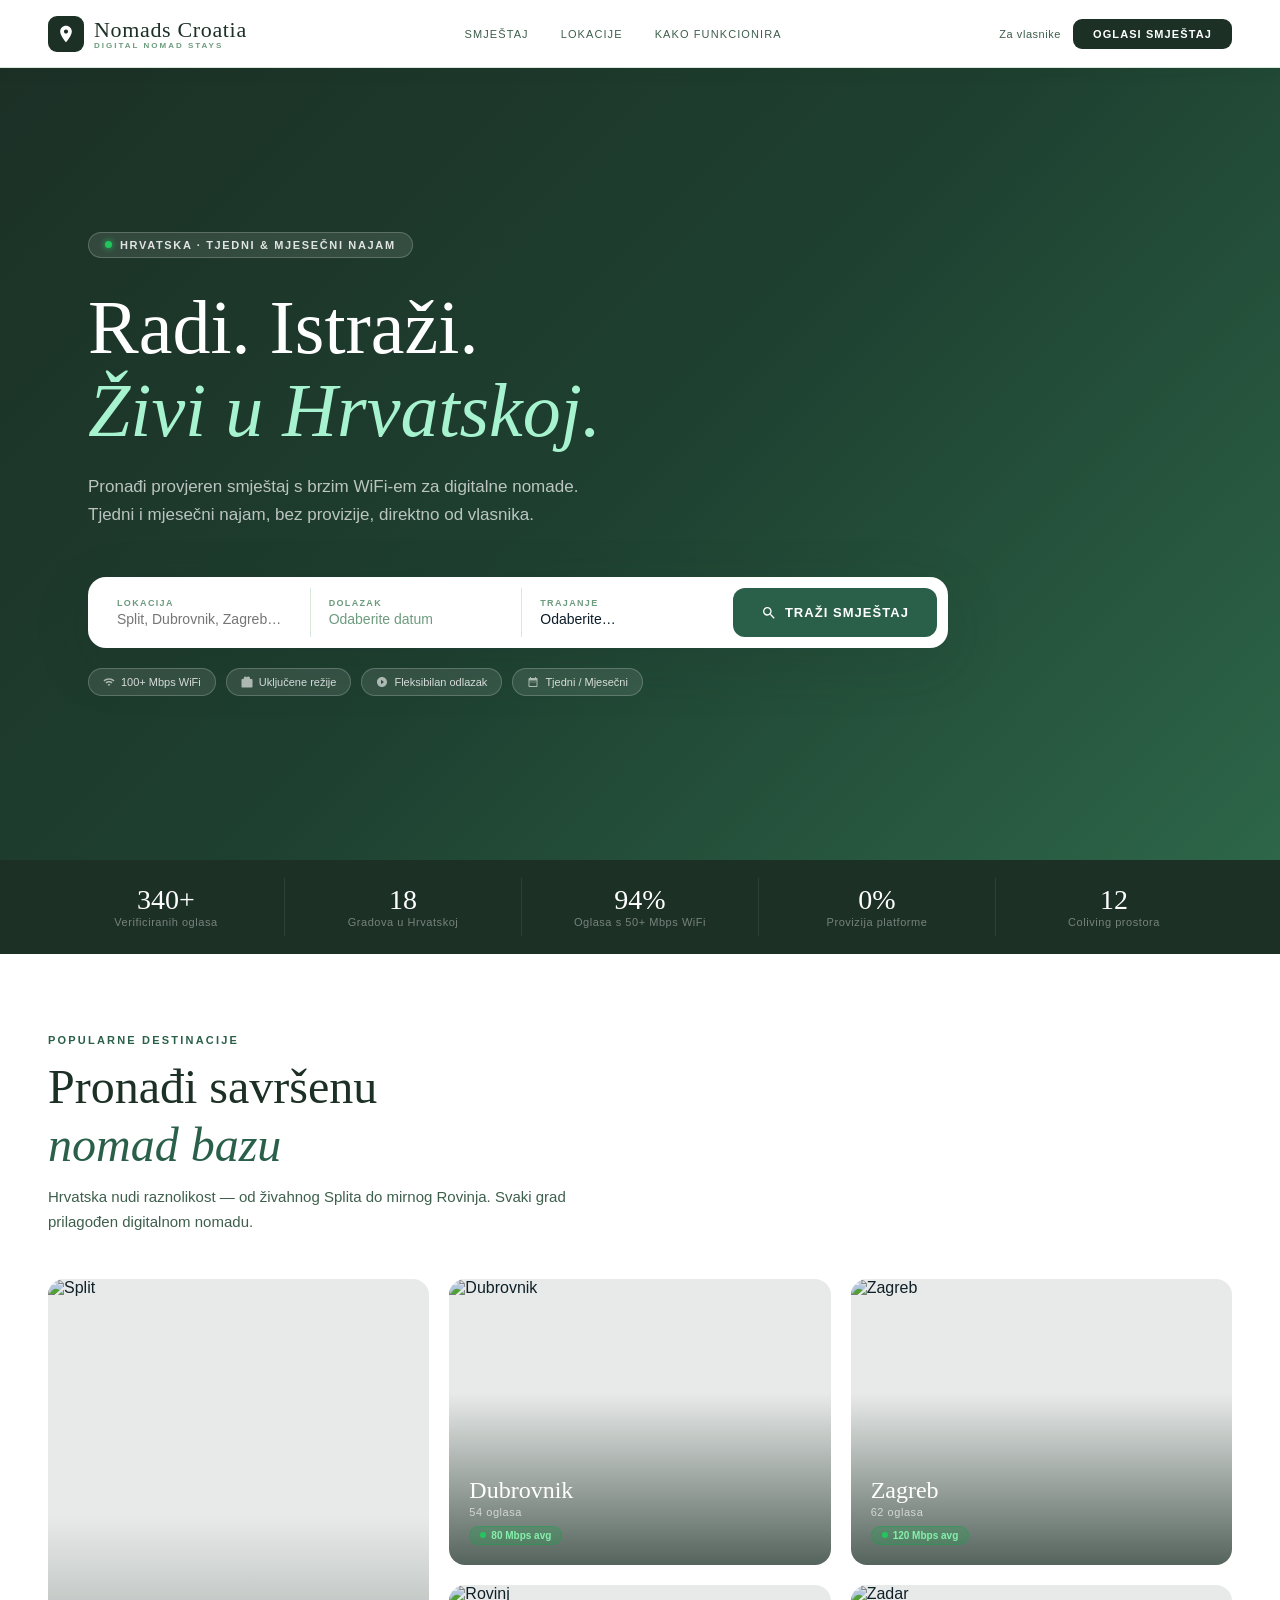
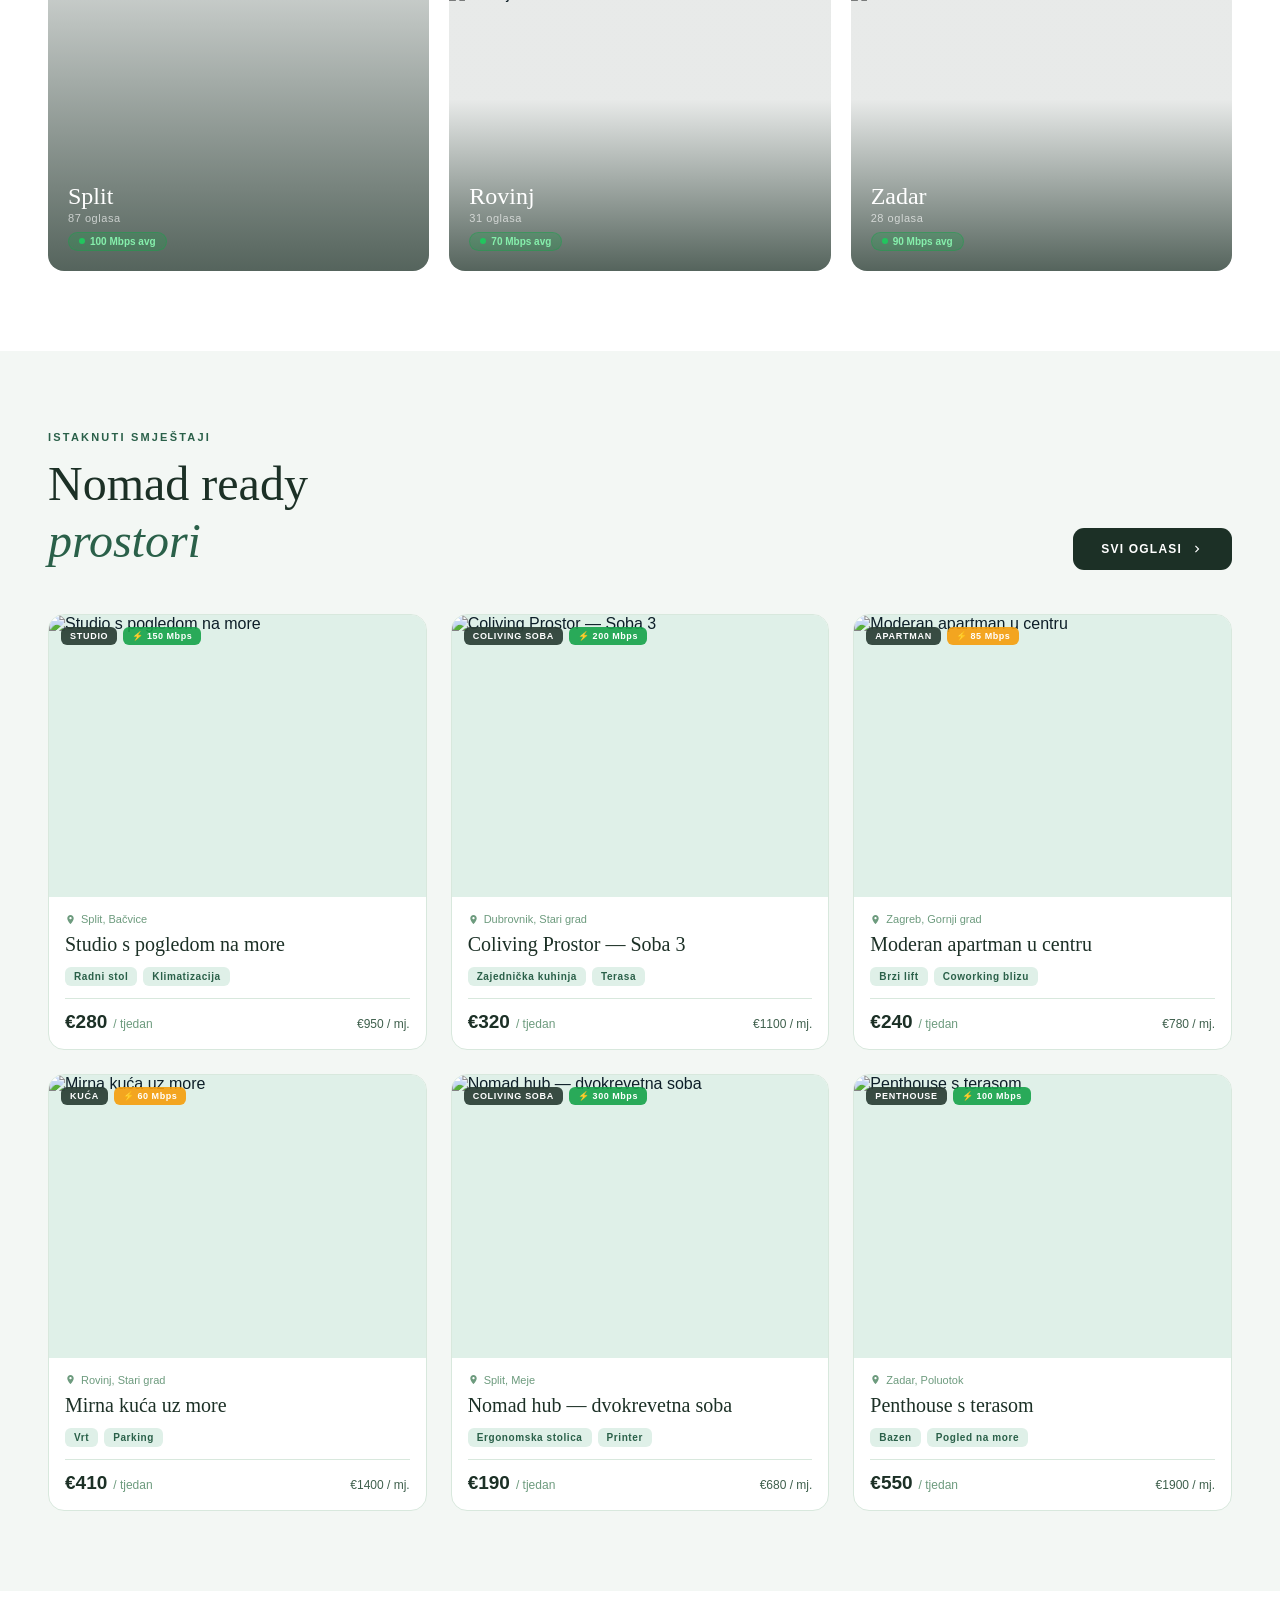
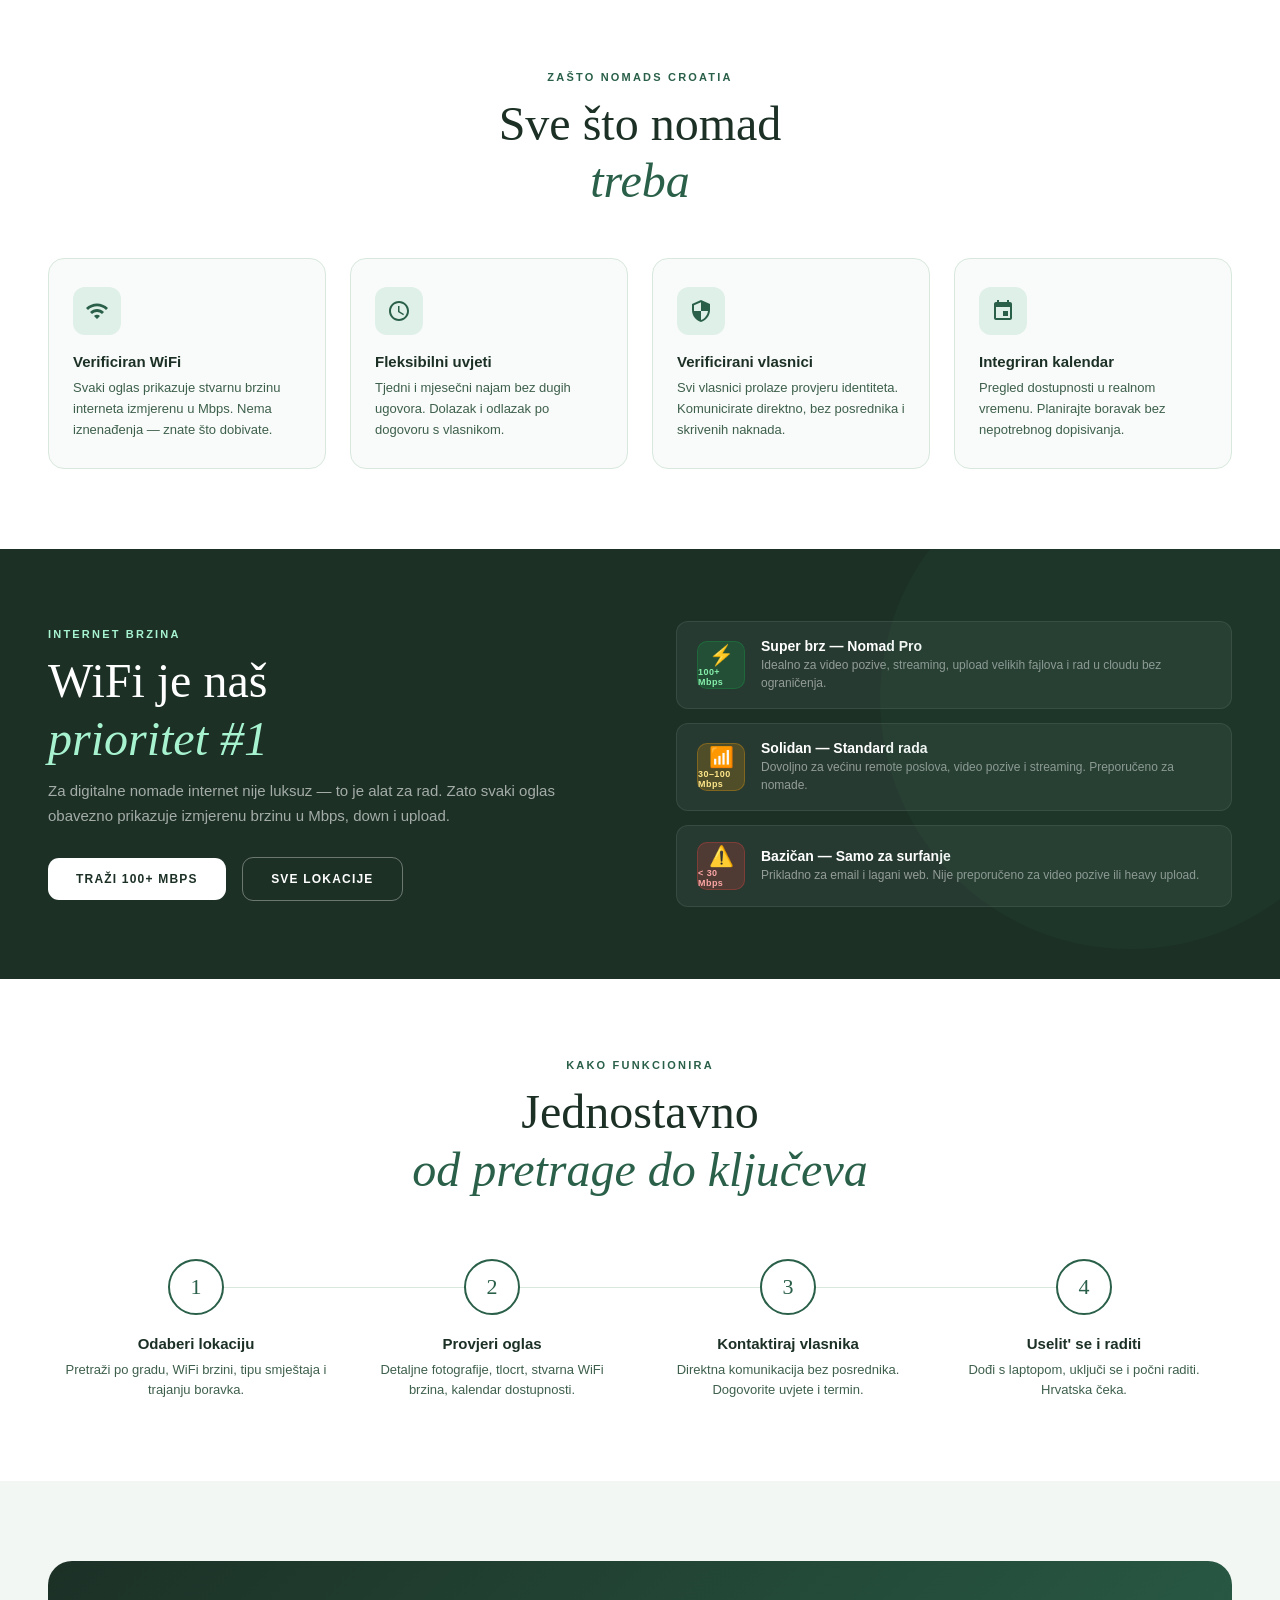
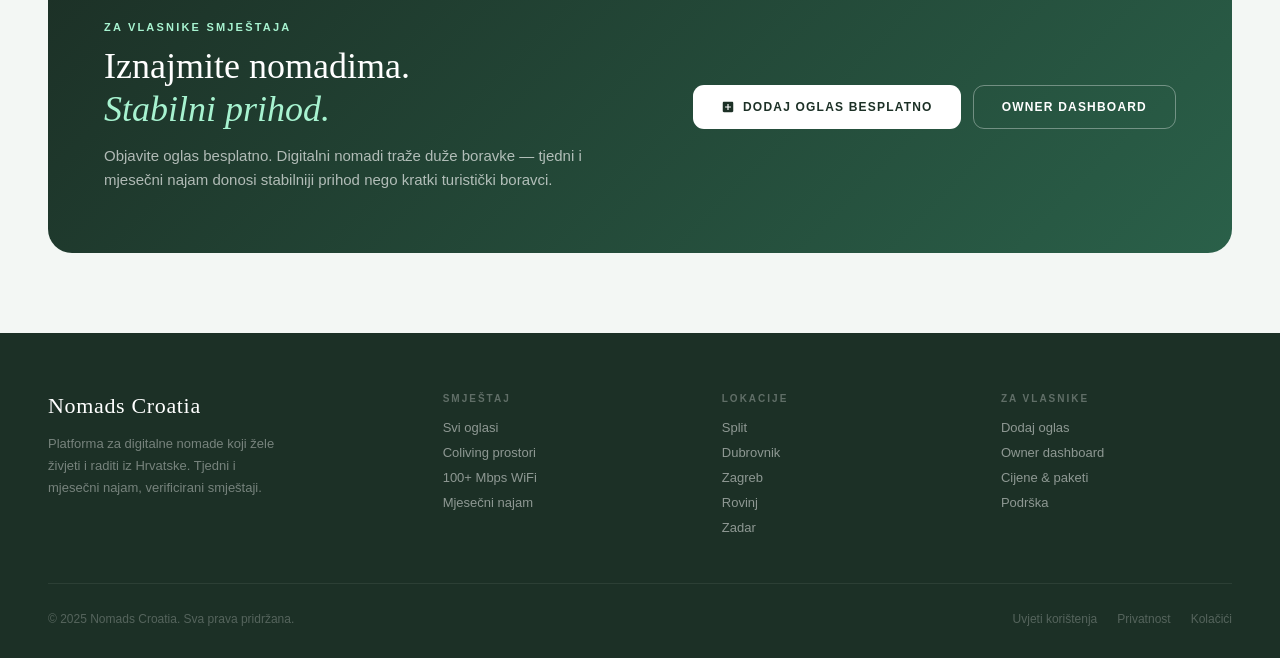
==== index.html @ cf65ed5f "Add files via upload" ====
<!DOCTYPE html>
<html lang="hr">
<head>
<meta charset="UTF-8">
<meta name="viewport" content="width=device-width, initial-scale=1.0">
<title>Nomads Croatia – Smještaj za digitalne nomade u Hrvatskoj</title>
<meta name="description" content="Pronađi savršen smještaj za duži boravak u Hrvatskoj. Tjedni i mjesečni najam, verificirani WiFi, coworking, coliving prostori.">
<link rel="preconnect" href="https://res.cloudinary.com" crossorigin>
<link rel="preload" href="/fonts/jost-latin.woff2" as="font" type="font/woff2" crossorigin>
<link rel="preload" href="/fonts/jost-latin-ext.woff2" as="font" type="font/woff2" crossorigin>
<link rel="preload" href="/fonts/cormorant-normal-latin.woff2" as="font" type="font/woff2" crossorigin>
<link rel="preload" href="/fonts/cormorant-normal-latin-ext.woff2" as="font" type="font/woff2" crossorigin>
<link rel="preload" href="/fonts/cormorant-italic-latin.woff2" as="font" type="font/woff2" crossorigin>
<link rel="preload" href="/fonts/cormorant-italic-latin-ext.woff2" as="font" type="font/woff2" crossorigin>
<style>
@font-face{font-family:'Jost';font-style:normal;font-weight:200 600;font-display:swap;src:url('/fonts/jost-latin-ext.woff2') format('woff2');unicode-range:U+0100-02BA,U+02BD-02C5,U+02C7-02CC,U+02CE-02D7,U+02DD-02FF,U+0304,U+0308,U+0329,U+1D00-1DBF,U+1E00-1E9F,U+1EF2-1EFF,U+2020,U+20A0-20AB,U+20AD-20C0,U+2113,U+2C60-2C7F,U+A720-A7FF;}
@font-face{font-family:'Jost';font-style:normal;font-weight:200 600;font-display:swap;src:url('/fonts/jost-latin.woff2') format('woff2');unicode-range:U+0000-00FF,U+0131,U+0152-0153,U+02BB-02BC,U+02C6,U+02DA,U+02DC,U+0304,U+0308,U+0329,U+2000-206F,U+20AC,U+2122,U+2191,U+2193,U+2212,U+2215,U+FEFF,U+FFFD;}
@font-face{font-family:'Cormorant Garamond';font-style:normal;font-weight:300 500;font-display:swap;src:url('/fonts/cormorant-normal-latin-ext.woff2') format('woff2');unicode-range:U+0100-02BA,U+02BD-02C5,U+02C7-02CC,U+02CE-02D7,U+02DD-02FF,U+0304,U+0308,U+0329,U+1D00-1DBF,U+1E00-1E9F,U+1EF2-1EFF,U+2020,U+20A0-20AB,U+20AD-20C0,U+2113,U+2C60-2C7F,U+A720-A7FF;}
@font-face{font-family:'Cormorant Garamond';font-style:normal;font-weight:300 500;font-display:swap;src:url('/fonts/cormorant-normal-latin.woff2') format('woff2');unicode-range:U+0000-00FF,U+0131,U+0152-0153,U+02BB-02BC,U+02C6,U+02DA,U+02DC,U+0304,U+0308,U+0329,U+2000-206F,U+20AC,U+2122,U+2191,U+2193,U+2212,U+2215,U+FEFF,U+FFFD;}
@font-face{font-family:'Cormorant Garamond';font-style:italic;font-weight:300 400;font-display:swap;src:url('/fonts/cormorant-italic-latin-ext.woff2') format('woff2');unicode-range:U+0100-02BA,U+02BD-02C5,U+02C7-02CC,U+02CE-02D7,U+02DD-02FF,U+0304,U+0308,U+0329,U+1D00-1DBF,U+1E00-1E9F,U+1EF2-1EFF,U+2020,U+20A0-20AB,U+20AD-20C0,U+2113,U+2C60-2C7F,U+A720-A7FF;}
@font-face{font-family:'Cormorant Garamond';font-style:italic;font-weight:300 400;font-display:swap;src:url('/fonts/cormorant-italic-latin.woff2') format('woff2');unicode-range:U+0000-00FF,U+0131,U+0152-0153,U+02BB-02BC,U+02C6,U+02DA,U+02DC,U+0304,U+0308,U+0329,U+2000-206F,U+20AC,U+2122,U+2191,U+2193,U+2212,U+2215,U+FEFF,U+FFFD;}
</style>
<style>
*,*::before,*::after{margin:0;padding:0;box-sizing:border-box;}
:root{
  --navy:#1C3026;
  --teal:#2A6049;
  --teal-mid:#357A5C;
  --teal-pale:#DFF0E8;
  --teal-pale2:#BDD8CA;
  --accent:#F59E0B;
  --accent-pale:#FEF3C7;
  --white:#fff;
  --off:#F8FBF9;
  --cream:#F3F7F4;
  --border:#D8E8DD;
  --text:#0D1E28;
  --text-light:#3E5F4C;
  --text-muted:#6D9B7E;
  --green:#16A34A;
  --green-pale:#DCFCE7;
  --orange:#EA580C;
  --orange-pale:#FFF7ED;
  --shadow:0 2px 16px rgba(28,48,38,0.07);
  --shadow-md:0 6px 32px rgba(28,48,38,0.11);
  --shadow-lg:0 16px 56px rgba(28,48,38,0.15);
}
html{scroll-behavior:smooth;font-size:16px;}
body{font-family:'Jost',sans-serif;background:#fff;color:var(--text);-webkit-font-smoothing:antialiased;overflow-x:hidden;}
img{max-width:100%;height:auto;display:block;}
a{text-decoration:none;color:inherit;}
button{cursor:pointer;font-family:'Jost',sans-serif;}

/* NAV */
.nav{position:sticky;top:0;left:0;right:0;z-index:200;height:68px;display:flex;align-items:center;justify-content:space-between;padding:0 48px;background:#fff;border-bottom:1px solid var(--border);box-shadow:var(--shadow);}
.nav-logo{display:flex;align-items:center;gap:10px;text-decoration:none;}
.nav-logo-icon{width:36px;height:36px;background:var(--navy);border-radius:9px;display:flex;align-items:center;justify-content:center;}
.nav-logo-icon svg{width:20px;height:20px;fill:#fff;}
.nav-logo-text{font-family:'Cormorant Garamond',serif;font-size:22px;font-weight:500;color:var(--navy);letter-spacing:0.03em;}
.nav-logo-sub{font-family:'Jost',sans-serif;font-size:8px;font-weight:600;letter-spacing:0.25em;text-transform:uppercase;color:var(--text-muted);margin-top:-2px;}
.nav-links{display:flex;align-items:center;gap:32px;}
.nav-link{font-size:11px;font-weight:500;letter-spacing:0.1em;text-transform:uppercase;color:var(--text-light);transition:color 0.2s;text-decoration:none;}
.nav-link:hover,.nav-link.active{color:var(--navy);}
.nav-right{display:flex;align-items:center;gap:12px;}
.nav-owner{font-size:11px;font-weight:500;letter-spacing:0.05em;color:var(--text-light);transition:color 0.2s;}
.nav-owner:hover{color:var(--navy);}
.nav-cta{padding:9px 20px;background:var(--navy);border:none;border-radius:9px;color:#fff;font-size:11px;font-weight:600;letter-spacing:0.1em;text-transform:uppercase;transition:background 0.2s;text-decoration:none;display:inline-flex;align-items:center;}
.nav-cta:hover{background:var(--teal);}
.ham{display:none;flex-direction:column;gap:5px;background:none;border:none;padding:8px;cursor:pointer;}
.ham span{display:block;width:22px;height:1.5px;background:var(--navy);border-radius:2px;transition:all 0.3s;}

/* HERO */
.hero{min-height:88vh;display:flex;align-items:center;position:relative;overflow:hidden;background:linear-gradient(135deg,var(--navy) 0%,#1E4030 50%,#2D6649 100%);}
.hero-bg{position:absolute;inset:0;background:url('https://images.unsplash.com/photo-1555990793-da11153b2473?w=1600&q=80') center/cover no-repeat;opacity:0.18;}
.hero-content{position:relative;z-index:1;width:100%;max-width:1200px;margin:0 auto;padding:80px 48px;}
.hero-eyebrow{display:inline-flex;align-items:center;gap:8px;background:rgba(255,255,255,0.1);border:1px solid rgba(255,255,255,0.2);border-radius:100px;padding:6px 16px;margin-bottom:28px;}
.hero-eyebrow-dot{width:7px;height:7px;border-radius:50%;background:#22C55E;box-shadow:0 0 6px #22C55E;}
.hero-eyebrow-text{font-size:11px;font-weight:600;letter-spacing:0.15em;text-transform:uppercase;color:rgba(255,255,255,0.85);}
.hero-title{font-family:'Cormorant Garamond',serif;font-size:clamp(44px,6vw,76px);font-weight:400;color:#fff;line-height:1.1;margin-bottom:20px;}
.hero-title em{font-style:italic;color:#A7F3D0;}
.hero-sub{font-size:17px;color:rgba(255,255,255,0.7);line-height:1.65;max-width:520px;margin-bottom:48px;font-weight:300;}

/* SEARCH BOX */
.search-box{background:#fff;border-radius:18px;padding:10px;box-shadow:var(--shadow-lg);display:flex;align-items:stretch;gap:0;max-width:860px;border:1px solid rgba(255,255,255,0.1);}
.search-field{flex:1;padding:10px 18px;display:flex;flex-direction:column;gap:3px;border-right:1px solid var(--border);cursor:pointer;}
.search-field:last-of-type{border-right:none;}
.search-field-label{font-size:9px;font-weight:700;letter-spacing:0.15em;text-transform:uppercase;color:var(--text-muted);}
.search-field-val{font-size:14px;color:var(--text);font-weight:400;}
.search-field-val.placeholder{color:var(--text-muted);}
.search-btn{padding:14px 28px;background:var(--teal);border:none;border-radius:12px;color:#fff;font-size:13px;font-weight:600;letter-spacing:0.08em;text-transform:uppercase;display:flex;align-items:center;gap:8px;flex-shrink:0;transition:background 0.2s;text-decoration:none;}
.search-btn:hover{background:var(--navy);}
.search-btn svg{width:16px;height:16px;fill:#fff;}
.search-tags{display:flex;gap:10px;margin-top:20px;flex-wrap:wrap;}
.search-tag{display:flex;align-items:center;gap:6px;padding:7px 14px;background:rgba(255,255,255,0.1);border:1px solid rgba(255,255,255,0.2);border-radius:100px;color:rgba(255,255,255,0.8);font-size:11px;font-weight:500;cursor:pointer;transition:all 0.2s;}
.search-tag:hover{background:rgba(255,255,255,0.18);}
.search-tag svg{width:12px;height:12px;fill:rgba(255,255,255,0.6);}

/* STATS BAR */
.stats-bar{background:var(--navy);padding:18px 48px;}
.stats-bar-inner{max-width:1200px;margin:0 auto;display:flex;gap:0;justify-content:center;}
.stat-item{flex:1;text-align:center;padding:8px 24px;border-right:1px solid rgba(255,255,255,0.08);}
.stat-item:last-child{border-right:none;}
.stat-num{font-family:'Cormorant Garamond',serif;font-size:28px;font-weight:400;color:#fff;line-height:1;}
.stat-lbl{font-size:11px;color:rgba(255,255,255,0.4);letter-spacing:0.05em;margin-top:2px;}

/* SECTION */
.sec{padding:80px 48px;}
.sec-inner{max-width:1200px;margin:0 auto;}
.sec-header{margin-bottom:44px;}
.sec-eyebrow{font-size:11px;font-weight:600;letter-spacing:0.2em;text-transform:uppercase;color:var(--teal);margin-bottom:12px;}
.sec-title{font-family:'Cormorant Garamond',serif;font-size:clamp(32px,4vw,48px);font-weight:400;color:var(--navy);line-height:1.2;}
.sec-title em{font-style:italic;color:var(--teal);}
.sec-sub{font-size:15px;color:var(--text-light);line-height:1.65;max-width:520px;margin-top:12px;}

/* LOCATIONS GRID */
.locations-grid{display:grid;grid-template-columns:repeat(3,1fr);gap:20px;}
.loc-card{position:relative;border-radius:16px;overflow:hidden;aspect-ratio:4/3;cursor:pointer;text-decoration:none;}
.loc-card:hover .loc-img{transform:scale(1.06);}
.loc-card.large{grid-row:span 2;aspect-ratio:auto;}
.loc-img{width:100%;height:100%;object-fit:cover;transition:transform 0.5s cubic-bezier(0.25,0.46,0.45,0.94);}
.loc-overlay{position:absolute;inset:0;background:linear-gradient(to top,rgba(28,48,38,0.75) 0%,rgba(28,48,38,0.1) 60%);}
.loc-info{position:absolute;bottom:0;left:0;right:0;padding:20px;}
.loc-name{font-family:'Cormorant Garamond',serif;font-size:24px;font-weight:400;color:#fff;}
.loc-count{font-size:11px;color:rgba(255,255,255,0.65);margin-top:2px;letter-spacing:0.05em;}
.loc-wifi{display:inline-flex;align-items:center;gap:5px;margin-top:8px;background:rgba(22,163,74,0.25);border:1px solid rgba(22,163,74,0.4);border-radius:100px;padding:3px 10px;}
.loc-wifi-dot{width:6px;height:6px;border-radius:50%;background:#22C55E;}
.loc-wifi-text{font-size:10px;font-weight:600;color:#86EFAC;}

/* LISTING CARDS */
.listings-grid{display:grid;grid-template-columns:repeat(3,1fr);gap:24px;}
.listing-card{border-radius:16px;overflow:hidden;border:1px solid var(--border);background:#fff;transition:box-shadow 0.25s,transform 0.25s;text-decoration:none;color:inherit;display:block;}
.listing-card:hover{box-shadow:var(--shadow-md);transform:translateY(-3px);}
.listing-card-img{position:relative;aspect-ratio:4/3;overflow:hidden;background:var(--teal-pale);}
.listing-card-img img{width:100%;height:100%;object-fit:cover;transition:transform 0.4s;}
.listing-card:hover .listing-card-img img{transform:scale(1.05);}
.listing-badge{position:absolute;top:12px;left:12px;display:flex;gap:6px;}
.badge-type{background:rgba(28,48,38,0.85);color:#fff;font-size:9px;font-weight:700;letter-spacing:0.08em;text-transform:uppercase;padding:4px 9px;border-radius:6px;backdrop-filter:blur(4px);}
.badge-wifi{display:flex;align-items:center;gap:4px;border-radius:6px;padding:4px 9px;font-size:9px;font-weight:700;letter-spacing:0.06em;}
.badge-wifi.fast{background:rgba(22,163,74,0.9);color:#fff;}
.badge-wifi.mid{background:rgba(245,158,11,0.9);color:#fff;}
.badge-wifi.slow{background:rgba(239,68,68,0.9);color:#fff;}
.listing-card-body{padding:16px;}
.listing-card-loc{display:flex;align-items:center;gap:5px;font-size:11px;color:var(--text-muted);margin-bottom:6px;}
.listing-card-loc svg{width:11px;height:11px;fill:var(--text-muted);}
.listing-card-title{font-family:'Cormorant Garamond',serif;font-size:20px;font-weight:400;color:var(--navy);line-height:1.3;margin-bottom:10px;}
.listing-card-tags{display:flex;gap:6px;flex-wrap:wrap;margin-bottom:12px;}
.tag{font-size:10px;font-weight:600;letter-spacing:0.06em;padding:4px 9px;border-radius:6px;background:var(--teal-pale);color:var(--teal);}
.tag.accent{background:var(--accent-pale);color:#B45309;}
.listing-card-price{display:flex;align-items:baseline;gap:6px;border-top:1px solid var(--border);padding-top:12px;margin-top:4px;}
.price-main{font-size:19px;font-weight:600;color:var(--navy);}
.price-per{font-size:12px;color:var(--text-muted);}
.price-month{font-size:12px;color:var(--text-light);margin-left:auto;}

/* FEATURES */
.features-grid{display:grid;grid-template-columns:repeat(4,1fr);gap:24px;}
.feature-card{background:var(--off);border-radius:16px;padding:28px 24px;border:1px solid var(--border);}
.feature-icon{width:48px;height:48px;border-radius:12px;background:var(--teal-pale);display:flex;align-items:center;justify-content:center;margin-bottom:18px;}
.feature-icon svg{width:24px;height:24px;fill:var(--teal);}
.feature-title{font-size:15px;font-weight:600;color:var(--navy);margin-bottom:8px;}
.feature-text{font-size:13px;color:var(--text-light);line-height:1.6;}

/* WIFI EXPLAINER */
.wifi-section{background:var(--navy);padding:72px 48px;position:relative;overflow:hidden;}
.wifi-section::before{content:'';position:absolute;right:-100px;top:-100px;width:500px;height:500px;border-radius:50%;background:rgba(53,122,92,0.08);}
.wifi-inner{max-width:1200px;margin:0 auto;display:grid;grid-template-columns:1fr 1fr;gap:72px;align-items:center;}
.wifi-text .sec-eyebrow{color:#A7F3D0;}
.wifi-text .sec-title{color:#fff;}
.wifi-text .sec-title em{color:#A7F3D0;}
.wifi-text .sec-sub{color:rgba(255,255,255,0.6);}
.wifi-tiers{display:flex;flex-direction:column;gap:14px;}
.wifi-tier{display:flex;align-items:center;gap:16px;padding:16px 20px;border-radius:12px;background:rgba(255,255,255,0.05);border:1px solid rgba(255,255,255,0.08);}
.wifi-tier-badge{width:48px;height:48px;border-radius:10px;display:flex;flex-direction:column;align-items:center;justify-content:center;flex-shrink:0;}
.wifi-tier-badge.fast{background:rgba(22,163,74,0.2);border:1px solid rgba(22,163,74,0.3);}
.wifi-tier-badge.mid{background:rgba(245,158,11,0.2);border:1px solid rgba(245,158,11,0.3);}
.wifi-tier-badge.slow{background:rgba(239,68,68,0.2);border:1px solid rgba(239,68,68,0.3);}
.wifi-tier-icon{font-size:20px;}
.wifi-tier-mbps{font-size:9px;font-weight:700;letter-spacing:0.05em;color:rgba(255,255,255,0.5);}
.wifi-tier.fast .wifi-tier-mbps{color:#86EFAC;}
.wifi-tier.mid .wifi-tier-mbps{color:#FDE68A;}
.wifi-tier.slow .wifi-tier-mbps{color:#FCA5A5;}
.wifi-tier-info h4{font-size:14px;font-weight:600;color:#fff;margin-bottom:2px;}
.wifi-tier-info p{font-size:12px;color:rgba(255,255,255,0.5);line-height:1.5;}

/* HOW IT WORKS */
.how-steps{display:grid;grid-template-columns:repeat(4,1fr);gap:0;position:relative;}
.how-steps::before{content:'';position:absolute;top:28px;left:14%;right:14%;height:1px;background:var(--border);z-index:0;}
.how-step{text-align:center;padding:0 16px;position:relative;z-index:1;}
.how-num{width:56px;height:56px;border-radius:50%;background:#fff;border:2px solid var(--teal);color:var(--teal);font-family:'Cormorant Garamond',serif;font-size:22px;font-weight:500;display:flex;align-items:center;justify-content:center;margin:0 auto 20px;}
.how-title{font-size:15px;font-weight:600;color:var(--navy);margin-bottom:8px;}
.how-text{font-size:13px;color:var(--text-light);line-height:1.6;}

/* CTA BANNER */
.cta-banner{background:linear-gradient(135deg,#1C3026,#2A6049);border-radius:24px;padding:60px 56px;display:flex;align-items:center;justify-content:space-between;gap:40px;}
.cta-text .sec-title{color:#fff;font-size:36px;}
.cta-text .sec-title em{color:#A7F3D0;}
.cta-text .sec-sub{color:rgba(255,255,255,0.65);margin-top:12px;}
.cta-actions{display:flex;gap:12px;flex-shrink:0;}
.btn{display:inline-flex;align-items:center;gap:8px;padding:14px 28px;border-radius:11px;font-size:12px;font-weight:600;letter-spacing:0.1em;text-transform:uppercase;transition:all 0.2s;cursor:pointer;border:none;text-decoration:none;}
.btn-white{background:#fff;color:var(--navy);}
.btn-white:hover{background:var(--teal-pale);}
.btn-outline-white{background:transparent;color:#fff;border:1.5px solid rgba(255,255,255,0.35);}
.btn-outline-white:hover{background:rgba(255,255,255,0.1);}
.btn svg{width:14px;height:14px;}
.btn-white svg{fill:var(--navy);}
.btn-outline-white svg{fill:#fff;}

/* FOOTER */
.footer{background:var(--navy);color:#fff;padding:60px 48px 32px;}
.footer-inner{max-width:1200px;margin:0 auto;}
.footer-top{display:grid;grid-template-columns:1.5fr 1fr 1fr 1fr;gap:48px;padding-bottom:48px;border-bottom:1px solid rgba(255,255,255,0.07);}
.footer-brand .nav-logo-text{color:#fff;}
.footer-brand p{font-size:13px;color:rgba(255,255,255,0.4);line-height:1.7;margin-top:14px;max-width:240px;}
.footer-col h5{font-size:10px;font-weight:700;letter-spacing:0.2em;text-transform:uppercase;color:rgba(255,255,255,0.3);margin-bottom:16px;}
.footer-links{display:flex;flex-direction:column;gap:10px;}
.footer-links a{font-size:13px;color:rgba(255,255,255,0.5);transition:color 0.2s;text-decoration:none;}
.footer-links a:hover{color:#fff;}
.footer-bottom{display:flex;align-items:center;justify-content:space-between;padding-top:28px;}
.footer-copy{font-size:12px;color:rgba(255,255,255,0.25);}
.footer-legal{display:flex;gap:20px;}
.footer-legal a{font-size:12px;color:rgba(255,255,255,0.25);text-decoration:none;}
.footer-legal a:hover{color:rgba(255,255,255,0.6);}

/* MOBILE DRAWER */
.mob-drawer{position:fixed;top:0;left:0;right:0;bottom:0;background:var(--navy);z-index:999;transform:translateX(-100%);transition:transform 0.35s cubic-bezier(0.25,0.46,0.45,0.94);display:flex;flex-direction:column;padding:80px 40px 44px;}
.mob-drawer.open{transform:translateX(0);}
.mob-close{position:absolute;top:24px;right:28px;background:none;border:none;cursor:pointer;color:#fff;font-size:24px;}
.mob-link{font-family:'Cormorant Garamond',serif;font-size:32px;font-weight:300;color:rgba(255,255,255,0.85);padding:14px 0;border-bottom:1px solid rgba(255,255,255,0.07);display:block;}
.mob-link:hover{color:#fff;}
.mob-actions{margin-top:32px;display:flex;flex-direction:column;gap:10px;}
.mob-btn{padding:13px 20px;border-radius:10px;font-size:12px;font-weight:600;letter-spacing:0.12em;text-transform:uppercase;cursor:pointer;transition:all 0.2s;border:none;text-align:center;text-decoration:none;}
.mob-btn-solid{background:#fff;color:var(--navy);}
.mob-btn-ghost{background:none;border:1px solid rgba(255,255,255,0.25);color:rgba(255,255,255,0.8);}

@media(max-width:1024px){
  .features-grid{grid-template-columns:repeat(2,1fr);}
  .footer-top{grid-template-columns:1fr 1fr;}
}
@media(max-width:768px){
  .nav{padding:0 20px;}
  .nav-links,.nav-owner{display:none;}
  .nav-cta{display:none;}
  .ham{display:flex;}
  .hero-content{padding:60px 20px;}
  .search-box{flex-direction:column;gap:2px;padding:8px;}
  .search-field{border-right:none;border-bottom:1px solid var(--border);padding:12px 14px;}
  .search-field:last-of-type{border-bottom:none;}
  .stats-bar{padding:16px 20px;}
  .stats-bar-inner{gap:0;}
  .stat-item{padding:6px 12px;}
  .stat-num{font-size:22px;}
  .sec{padding:56px 20px;}
  .locations-grid{grid-template-columns:1fr 1fr;gap:12px;}
  .loc-card.large{grid-row:auto;}
  .listings-grid{grid-template-columns:1fr;}
  .features-grid{grid-template-columns:1fr;}
  .wifi-inner{grid-template-columns:1fr;gap:40px;}
  .how-steps{grid-template-columns:1fr 1fr;gap:32px;}
  .how-steps::before{display:none;}
  .cta-banner{flex-direction:column;padding:40px 28px;}
  .cta-actions{flex-direction:column;width:100%;}
  .footer-top{grid-template-columns:1fr;gap:32px;}
}
</style>
</head>
<body>

<!-- NAV -->
<nav class="nav">
  <a href="index.html" class="nav-logo">
    <div class="nav-logo-icon">
      <svg viewBox="0 0 24 24"><path d="M12 2C8.13 2 5 5.13 5 9c0 5.25 7 13 7 13s7-7.75 7-13c0-3.87-3.13-7-7-7zm0 9.5c-1.38 0-2.5-1.12-2.5-2.5s1.12-2.5 2.5-2.5 2.5 1.12 2.5 2.5-1.12 2.5-2.5 2.5z"/></svg>
    </div>
    <div>
      <div class="nav-logo-text">Nomads Croatia</div>
      <div class="nav-logo-sub">Digital Nomad Stays</div>
    </div>
  </a>
  <div class="nav-links">
    <a href="smjestaj.html" class="nav-link">Smještaj</a>
    <a href="#lokacije" class="nav-link">Lokacije</a>
    <a href="#kako-funkcionira" class="nav-link">Kako funkcionira</a>
  </div>
  <div class="nav-right">
    <a href="owner-dashboard.html" class="nav-owner">Za vlasnike</a>
    <a href="owner-dashboard.html" class="nav-cta">Oglasi smještaj</a>
  </div>
  <button class="ham" id="hamBtn" aria-label="Izbornik">
    <span></span><span></span><span></span>
  </button>
</nav>

<!-- MOBILE DRAWER -->
<div class="mob-drawer" id="mobDrawer">
  <button class="mob-close" id="mobClose">✕</button>
  <a href="smjestaj.html" class="mob-link">Smještaj</a>
  <a href="#lokacije" class="mob-link">Lokacije</a>
  <a href="#kako-funkcionira" class="mob-link">Kako funkcionira</a>
  <div class="mob-actions">
    <a href="owner-dashboard.html" class="mob-btn mob-btn-solid">Oglasi smještaj</a>
    <a href="owner-dashboard.html" class="mob-btn mob-btn-ghost">Za vlasnike</a>
  </div>
</div>

<!-- HERO -->
<section class="hero">
  <div class="hero-bg"></div>
  <div class="hero-content">
    <div class="hero-eyebrow">
      <span class="hero-eyebrow-dot"></span>
      <span class="hero-eyebrow-text">Hrvatska · Tjedni & Mjesečni najam</span>
    </div>
    <h1 class="hero-title">
      Radi. Istraži.<br>
      <em>Živi u Hrvatskoj.</em>
    </h1>
    <p class="hero-sub">Pronađi provjeren smještaj s brzim WiFi-em za digitalne nomade. Tjedni i mjesečni najam, bez provizije, direktno od vlasnika.</p>
    <div class="search-box">
      <div class="search-field" onclick="document.getElementById('locInput').focus()">
        <div class="search-field-label">Lokacija</div>
        <input id="locInput" type="text" placeholder="Split, Dubrovnik, Zagreb…" style="border:none;outline:none;font-family:'Jost',sans-serif;font-size:14px;color:#0D1E28;background:transparent;width:100%;padding:0;" />
      </div>
      <div class="search-field">
        <div class="search-field-label">Dolazak</div>
        <div class="search-field-val placeholder" id="dateIn">Odaberite datum</div>
      </div>
      <div class="search-field">
        <div class="search-field-label">Trajanje</div>
        <select id="durSelect" style="border:none;outline:none;font-family:'Jost',sans-serif;font-size:14px;color:#0D1E28;background:transparent;width:100%;padding:0;cursor:pointer;-webkit-appearance:none;">
          <option value="">Odaberite…</option>
          <option value="1w">1 tjedan</option>
          <option value="2w">2 tjedna</option>
          <option value="1m">1 mjesec</option>
          <option value="2m">2 mjeseca</option>
          <option value="3m">3 mjeseca</option>
          <option value="6m">6 mjeseci</option>
        </select>
      </div>
      <a href="smjestaj.html" class="search-btn">
        <svg viewBox="0 0 24 24"><path d="M15.5 14h-.79l-.28-.27A6.471 6.471 0 0 0 16 9.5 6.5 6.5 0 1 0 9.5 16c1.61 0 3.09-.59 4.23-1.57l.27.28v.79l5 4.99L20.49 19l-4.99-5zm-6 0C7.01 14 5 11.99 5 9.5S7.01 5 9.5 5 14 7.01 14 9.5 11.99 14 9.5 14z"/></svg>
        Traži smještaj
      </a>
    </div>
    <div class="search-tags">
      <span class="search-tag">
        <svg viewBox="0 0 24 24"><path d="M1 9l2 2c4.97-4.97 13.03-4.97 18 0l2-2C16.93 2.93 7.08 2.93 1 9zm8 8l3 3 3-3c-1.65-1.66-4.34-1.66-6 0zm-4-4l2 2c2.76-2.76 7.24-2.76 10 0l2-2C15.14 9.14 8.87 9.14 5 13z"/></svg>
        100+ Mbps WiFi
      </span>
      <span class="search-tag">
        <svg viewBox="0 0 24 24"><path d="M20 6h-2.18c.07-.44.18-.88.18-1.33C18 2.53 16.48 1 14.67 1c-1.25 0-2.24.78-3 1.67C10.96 1.78 10.24 1 8.67 1 6.86 1 5.33 2.53 5.33 4.67c0 .45.11.89.18 1.33H3c-1.11 0-2 .89-2 2v13c0 1.11.89 2 2 2h18c1.11 0 2-.89 2-2V8c0-1.11-.89-2-2-2z"/></svg>
        Uključene režije
      </span>
      <span class="search-tag">
        <svg viewBox="0 0 24 24"><path d="M12 2C6.48 2 2 6.48 2 12s4.48 10 10 10 10-4.48 10-10S17.52 2 12 2zm-2 14.5v-9l6 4.5-6 4.5z"/></svg>
        Fleksibilan odlazak
      </span>
      <span class="search-tag">
        <svg viewBox="0 0 24 24"><path d="M9 11H7v2h2v-2zm4 0h-2v2h2v-2zm4 0h-2v2h2v-2zm2-7h-1V2h-2v2H8V2H6v2H5c-1.11 0-1.99.9-1.99 2L3 20c0 1.1.89 2 2 2h14c1.1 0 2-.9 2-2V6c0-1.1-.9-2-2-2zm0 16H5V9h14v11z"/></svg>
        Tjedni / Mjesečni
      </span>
    </div>
  </div>
</section>

<!-- STATS BAR -->
<div class="stats-bar">
  <div class="stats-bar-inner">
    <div class="stat-item">
      <div class="stat-num">340+</div>
      <div class="stat-lbl">Verificiranih oglasa</div>
    </div>
    <div class="stat-item">
      <div class="stat-num">18</div>
      <div class="stat-lbl">Gradova u Hrvatskoj</div>
    </div>
    <div class="stat-item">
      <div class="stat-num">94%</div>
      <div class="stat-lbl">Oglasa s 50+ Mbps WiFi</div>
    </div>
    <div class="stat-item">
      <div class="stat-num">0%</div>
      <div class="stat-lbl">Provizija platforme</div>
    </div>
    <div class="stat-item">
      <div class="stat-num">12</div>
      <div class="stat-lbl">Coliving prostora</div>
    </div>
  </div>
</div>

<!-- LOCATIONS -->
<section class="sec" id="lokacije">
  <div class="sec-inner">
    <div class="sec-header">
      <div class="sec-eyebrow">Popularne destinacije</div>
      <h2 class="sec-title">Pronađi savršenu<br><em>nomad bazu</em></h2>
      <p class="sec-sub">Hrvatska nudi raznolikost — od živahnog Splita do mirnog Rovinja. Svaki grad prilagođen digitalnom nomadu.</p>
    </div>
    <div class="locations-grid" id="locGrid"></div>
  </div>
</section>

<!-- FEATURED LISTINGS -->
<section class="sec" style="background:var(--cream);">
  <div class="sec-inner">
    <div class="sec-header" style="display:flex;align-items:flex-end;justify-content:space-between;flex-wrap:wrap;gap:20px;">
      <div>
        <div class="sec-eyebrow">Istaknuti smještaji</div>
        <h2 class="sec-title">Nomad ready<br><em>prostori</em></h2>
      </div>
      <a href="smjestaj.html" class="btn" style="background:var(--navy);color:#fff;">
        Svi oglasi
        <svg style="fill:#fff;" viewBox="0 0 24 24" width="14" height="14"><path d="M8.59 16.59L13.17 12 8.59 7.41 10 6l6 6-6 6-1.41-1.41z"/></svg>
      </a>
    </div>
    <div class="listings-grid" id="featuredGrid"></div>
  </div>
</section>

<!-- FEATURES -->
<section class="sec">
  <div class="sec-inner">
    <div class="sec-header" style="text-align:center;max-width:600px;margin:0 auto 48px;">
      <div class="sec-eyebrow">Zašto Nomads Croatia</div>
      <h2 class="sec-title">Sve što nomad<br><em>treba</em></h2>
    </div>
    <div class="features-grid">
      <div class="feature-card">
        <div class="feature-icon">
          <svg viewBox="0 0 24 24"><path d="M1 9l2 2c4.97-4.97 13.03-4.97 18 0l2-2C16.93 2.93 7.08 2.93 1 9zm8 8l3 3 3-3c-1.65-1.66-4.34-1.66-6 0zm-4-4l2 2c2.76-2.76 7.24-2.76 10 0l2-2C15.14 9.14 8.87 9.14 5 13z"/></svg>
        </div>
        <h3 class="feature-title">Verificiran WiFi</h3>
        <p class="feature-text">Svaki oglas prikazuje stvarnu brzinu interneta izmjerenu u Mbps. Nema iznenađenja — znate što dobivate.</p>
      </div>
      <div class="feature-card">
        <div class="feature-icon">
          <svg viewBox="0 0 24 24"><path d="M11.99 2C6.47 2 2 6.48 2 12s4.47 10 9.99 10C17.52 22 22 17.52 22 12S17.52 2 11.99 2zM12 20c-4.42 0-8-3.58-8-8s3.58-8 8-8 8 3.58 8 8-3.58 8-8 8zm.5-13H11v6l5.25 3.15.75-1.23-4.5-2.67V7z"/></svg>
        </div>
        <h3 class="feature-title">Fleksibilni uvjeti</h3>
        <p class="feature-text">Tjedni i mjesečni najam bez dugih ugovora. Dolazak i odlazak po dogovoru s vlasnikom.</p>
      </div>
      <div class="feature-card">
        <div class="feature-icon">
          <svg viewBox="0 0 24 24"><path d="M12 1L3 5v6c0 5.55 3.84 10.74 9 12 5.16-1.26 9-6.45 9-12V5l-9-4zm0 10.99h7c-.53 4.12-3.28 7.79-7 8.94V12H5V6.3l7-3.11v8.8z"/></svg>
        </div>
        <h3 class="feature-title">Verificirani vlasnici</h3>
        <p class="feature-text">Svi vlasnici prolaze provjeru identiteta. Komunicirate direktno, bez posrednika i skrivenih naknada.</p>
      </div>
      <div class="feature-card">
        <div class="feature-icon">
          <svg viewBox="0 0 24 24"><path d="M17 12h-5v5h5v-5zM16 1v2H8V1H6v2H5c-1.11 0-1.99.9-1.99 2L3 19c0 1.1.89 2 2 2h14c1.1 0 2-.9 2-2V5c0-1.1-.9-2-2-2h-1V1h-2zm3 18H5V8h14v11z"/></svg>
        </div>
        <h3 class="feature-title">Integriran kalendar</h3>
        <p class="feature-text">Pregled dostupnosti u realnom vremenu. Planirajte boravak bez nepotrebnog dopisivanja.</p>
      </div>
    </div>
  </div>
</section>

<!-- WIFI EXPLAINER -->
<section class="wifi-section">
  <div class="wifi-inner">
    <div class="wifi-text">
      <div class="sec-eyebrow">Internet brzina</div>
      <h2 class="sec-title">WiFi je naš<br><em>prioritet #1</em></h2>
      <p class="sec-sub">Za digitalne nomade internet nije luksuz — to je alat za rad. Zato svaki oglas obavezno prikazuje izmjerenu brzinu u Mbps, down i upload.</p>
      <div style="margin-top:28px;">
        <a href="smjestaj.html?wifi=100" class="btn btn-white" style="margin-right:12px;">Traži 100+ Mbps</a>
        <a href="smjestaj.html" class="btn btn-outline-white">Sve lokacije</a>
      </div>
    </div>
    <div class="wifi-tiers">
      <div class="wifi-tier fast">
        <div class="wifi-tier-badge fast">
          <span class="wifi-tier-icon">⚡</span>
          <span class="wifi-tier-mbps">100+ Mbps</span>
        </div>
        <div class="wifi-tier-info">
          <h4>Super brz — Nomad Pro</h4>
          <p>Idealno za video pozive, streaming, upload velikih fajlova i rad u cloudu bez ograničenja.</p>
        </div>
      </div>
      <div class="wifi-tier mid">
        <div class="wifi-tier-badge mid">
          <span class="wifi-tier-icon">📶</span>
          <span class="wifi-tier-mbps">30–100 Mbps</span>
        </div>
        <div class="wifi-tier-info">
          <h4>Solidan — Standard rada</h4>
          <p>Dovoljno za većinu remote poslova, video pozive i streaming. Preporučeno za nomade.</p>
        </div>
      </div>
      <div class="wifi-tier slow">
        <div class="wifi-tier-badge slow">
          <span class="wifi-tier-icon">⚠️</span>
          <span class="wifi-tier-mbps">&lt; 30 Mbps</span>
        </div>
        <div class="wifi-tier-info">
          <h4>Bazičan — Samo za surfanje</h4>
          <p>Prikladno za email i lagani web. Nije preporučeno za video pozive ili heavy upload.</p>
        </div>
      </div>
    </div>
  </div>
</section>

<!-- HOW IT WORKS -->
<section class="sec" id="kako-funkcionira">
  <div class="sec-inner">
    <div class="sec-header" style="text-align:center;max-width:560px;margin:0 auto 60px;">
      <div class="sec-eyebrow">Kako funkcionira</div>
      <h2 class="sec-title">Jednostavno<br><em>od pretrage do ključeva</em></h2>
    </div>
    <div class="how-steps">
      <div class="how-step">
        <div class="how-num">1</div>
        <h3 class="how-title">Odaberi lokaciju</h3>
        <p class="how-text">Pretraži po gradu, WiFi brzini, tipu smještaja i trajanju boravka.</p>
      </div>
      <div class="how-step">
        <div class="how-num">2</div>
        <h3 class="how-title">Provjeri oglas</h3>
        <p class="how-text">Detaljne fotografije, tlocrt, stvarna WiFi brzina, kalendar dostupnosti.</p>
      </div>
      <div class="how-step">
        <div class="how-num">3</div>
        <h3 class="how-title">Kontaktiraj vlasnika</h3>
        <p class="how-text">Direktna komunikacija bez posrednika. Dogovorite uvjete i termin.</p>
      </div>
      <div class="how-step">
        <div class="how-num">4</div>
        <h3 class="how-title">Uselit' se i raditi</h3>
        <p class="how-text">Dođi s laptopom, uključi se i počni raditi. Hrvatska čeka.</p>
      </div>
    </div>
  </div>
</section>

<!-- CTA BANNER -->
<section class="sec" style="background:var(--cream);">
  <div class="sec-inner">
    <div class="cta-banner">
      <div class="cta-text">
        <div class="sec-eyebrow" style="color:#A7F3D0;">Za vlasnike smještaja</div>
        <h2 class="sec-title">Iznajmite nomadima.<br><em>Stabilni prihod.</em></h2>
        <p class="sec-sub">Objavite oglas besplatno. Digitalni nomadi traže duže boravke — tjedni i mjesečni najam donosi stabilniji prihod nego kratki turistički boravci.</p>
      </div>
      <div class="cta-actions">
        <a href="dodaj-oglas.html" class="btn btn-white">
          <svg viewBox="0 0 24 24"><path d="M19 3H5c-1.1 0-2 .9-2 2v14c0 1.1.9 2 2 2h14c1.1 0 2-.9 2-2V5c0-1.1-.9-2-2-2zm-2 10h-4v4h-2v-4H7v-2h4V7h2v4h4v2z"/></svg>
          Dodaj oglas besplatno
        </a>
        <a href="owner-dashboard.html" class="btn btn-outline-white">
          Owner dashboard
        </a>
      </div>
    </div>
  </div>
</section>

<!-- FOOTER -->
<footer class="footer">
  <div class="footer-inner">
    <div class="footer-top">
      <div class="footer-brand">
        <div class="nav-logo-text" style="font-family:'Cormorant Garamond',serif;font-size:22px;color:#fff;">Nomads Croatia</div>
        <p>Platforma za digitalne nomade koji žele živjeti i raditi iz Hrvatske. Tjedni i mjesečni najam, verificirani smještaji.</p>
      </div>
      <div class="footer-col">
        <h5>Smještaj</h5>
        <div class="footer-links">
          <a href="smjestaj.html">Svi oglasi</a>
          <a href="smjestaj.html?type=coliving">Coliving prostori</a>
          <a href="smjestaj.html?wifi=100">100+ Mbps WiFi</a>
          <a href="smjestaj.html?duration=monthly">Mjesečni najam</a>
        </div>
      </div>
      <div class="footer-col">
        <h5>Lokacije</h5>
        <div class="footer-links">
          <a href="smjestaj.html?loc=split">Split</a>
          <a href="smjestaj.html?loc=dubrovnik">Dubrovnik</a>
          <a href="smjestaj.html?loc=zagreb">Zagreb</a>
          <a href="smjestaj.html?loc=rovinj">Rovinj</a>
          <a href="smjestaj.html?loc=zadar">Zadar</a>
        </div>
      </div>
      <div class="footer-col">
        <h5>Za vlasnike</h5>
        <div class="footer-links">
          <a href="dodaj-oglas.html">Dodaj oglas</a>
          <a href="owner-dashboard.html">Owner dashboard</a>
          <a href="#">Cijene & paketi</a>
          <a href="#">Podrška</a>
        </div>
      </div>
    </div>
    <div class="footer-bottom">
      <div class="footer-copy">© 2025 Nomads Croatia. Sva prava pridržana.</div>
      <div class="footer-legal">
        <a href="#">Uvjeti korištenja</a>
        <a href="#">Privatnost</a>
        <a href="#">Kolačići</a>
      </div>
    </div>
  </div>
</footer>

<script>
// DATA
const locations = [
  {name:'Split',count:87,wifi:'100 Mbps avg',img:'https://images.unsplash.com/photo-1555990793-da11153b2473?w=800&q=80',large:true},
  {name:'Dubrovnik',count:54,wifi:'80 Mbps avg',img:'https://images.unsplash.com/photo-1580137189272-c9379f8864fd?w=800&q=80'},
  {name:'Zagreb',count:62,wifi:'120 Mbps avg',img:'https://images.unsplash.com/photo-1566296438522-7a1b88e4f3b7?w=800&q=80'},
  {name:'Rovinj',count:31,wifi:'70 Mbps avg',img:'https://images.unsplash.com/photo-1596422846543-75c6fc197f11?w=800&q=80'},
  {name:'Zadar',count:28,wifi:'90 Mbps avg',img:'https://images.unsplash.com/photo-1555990793-da11153b2473?w=800&q=80'},
];

const listings = [
  {id:1,title:'Studio s pogledom na more',loc:'Split, Bačvice',type:'Studio',wifi:150,wifiLabel:'fast',weekPrice:280,monthPrice:950,tags:['Radni stol','Klimatizacija'],img:'https://images.unsplash.com/photo-1522708323590-d24dbb6b0267?w=800&q=80'},
  {id:2,title:'Coliving Prostor — Soba 3',loc:'Dubrovnik, Stari grad',type:'Coliving soba',wifi:200,wifiLabel:'fast',weekPrice:320,monthPrice:1100,tags:['Zajednička kuhinja','Terasa'],img:'https://images.unsplash.com/photo-1586023492125-27b2c045efd7?w=800&q=80'},
  {id:3,title:'Moderan apartman u centru',loc:'Zagreb, Gornji grad',type:'Apartman',wifi:85,wifiLabel:'mid',weekPrice:240,monthPrice:780,tags:['Brzi lift','Coworking blizu'],img:'https://images.unsplash.com/photo-1560448204-e02f11c3d0e2?w=800&q=80'},
  {id:4,title:'Mirna kuća uz more',loc:'Rovinj, Stari grad',type:'Kuća',wifi:60,wifiLabel:'mid',weekPrice:410,monthPrice:1400,tags:['Vrt','Parking'],img:'https://images.unsplash.com/photo-1564013799919-ab600027ffc6?w=800&q=80'},
  {id:5,title:'Nomad hub — dvokrevetna soba',loc:'Split, Meje',type:'Coliving soba',wifi:300,wifiLabel:'fast',weekPrice:190,monthPrice:680,tags:['Ergonomska stolica','Printer'],img:'https://images.unsplash.com/photo-1555041469-a586c61ea9bc?w=800&q=80'},
  {id:6,title:'Penthouse s terasom',loc:'Zadar, Poluotok',type:'Penthouse',wifi:100,wifiLabel:'fast',weekPrice:550,monthPrice:1900,tags:['Bazen','Pogled na more'],img:'https://images.unsplash.com/photo-1502672260266-1c1ef2d93688?w=800&q=80'},
];

// RENDER LOCATIONS
const locGrid = document.getElementById('locGrid');
locations.forEach((l,i) => {
  const card = document.createElement('a');
  card.href = `smjestaj.html?loc=${l.name.toLowerCase()}`;
  card.className = 'loc-card' + (l.large ? ' large' : '');
  card.innerHTML = `
    <img class="loc-img" src="${l.img}" alt="${l.name}" loading="lazy">
    <div class="loc-overlay"></div>
    <div class="loc-info">
      <div class="loc-name">${l.name}</div>
      <div class="loc-count">${l.count} oglasa</div>
      <div class="loc-wifi"><span class="loc-wifi-dot"></span><span class="loc-wifi-text">${l.wifi}</span></div>
    </div>`;
  locGrid.appendChild(card);
});

// RENDER LISTINGS
const featuredGrid = document.getElementById('featuredGrid');
listings.forEach(l => {
  const card = document.createElement('a');
  card.href = `oglas.html?id=${l.id}`;
  card.className = 'listing-card';
  card.innerHTML = `
    <div class="listing-card-img">
      <img src="${l.img}" alt="${l.title}" loading="lazy">
      <div class="listing-badge">
        <span class="badge-type">${l.type}</span>
        <span class="badge-wifi ${l.wifiLabel}">⚡ ${l.wifi} Mbps</span>
      </div>
    </div>
    <div class="listing-card-body">
      <div class="listing-card-loc"><svg viewBox="0 0 24 24"><path d="M12 2C8.13 2 5 5.13 5 9c0 5.25 7 13 7 13s7-7.75 7-13c0-3.87-3.13-7-7-7zm0 9.5c-1.38 0-2.5-1.12-2.5-2.5s1.12-2.5 2.5-2.5 2.5 1.12 2.5 2.5-1.12 2.5-2.5 2.5z"/></svg>${l.loc}</div>
      <div class="listing-card-title">${l.title}</div>
      <div class="listing-card-tags">${l.tags.map(t=>`<span class="tag">${t}</span>`).join('')}</div>
      <div class="listing-card-price">
        <span class="price-main">€${l.weekPrice}</span>
        <span class="price-per">/ tjedan</span>
        <span class="price-month">€${l.monthPrice} / mj.</span>
      </div>
    </div>`;
  featuredGrid.appendChild(card);
});

// MOBILE MENU
document.getElementById('hamBtn').addEventListener('click',()=>{
  document.getElementById('mobDrawer').classList.add('open');
});
document.getElementById('mobClose').addEventListener('click',()=>{
  document.getElementById('mobDrawer').classList.remove('open');
});
</script>
</body>
</html>
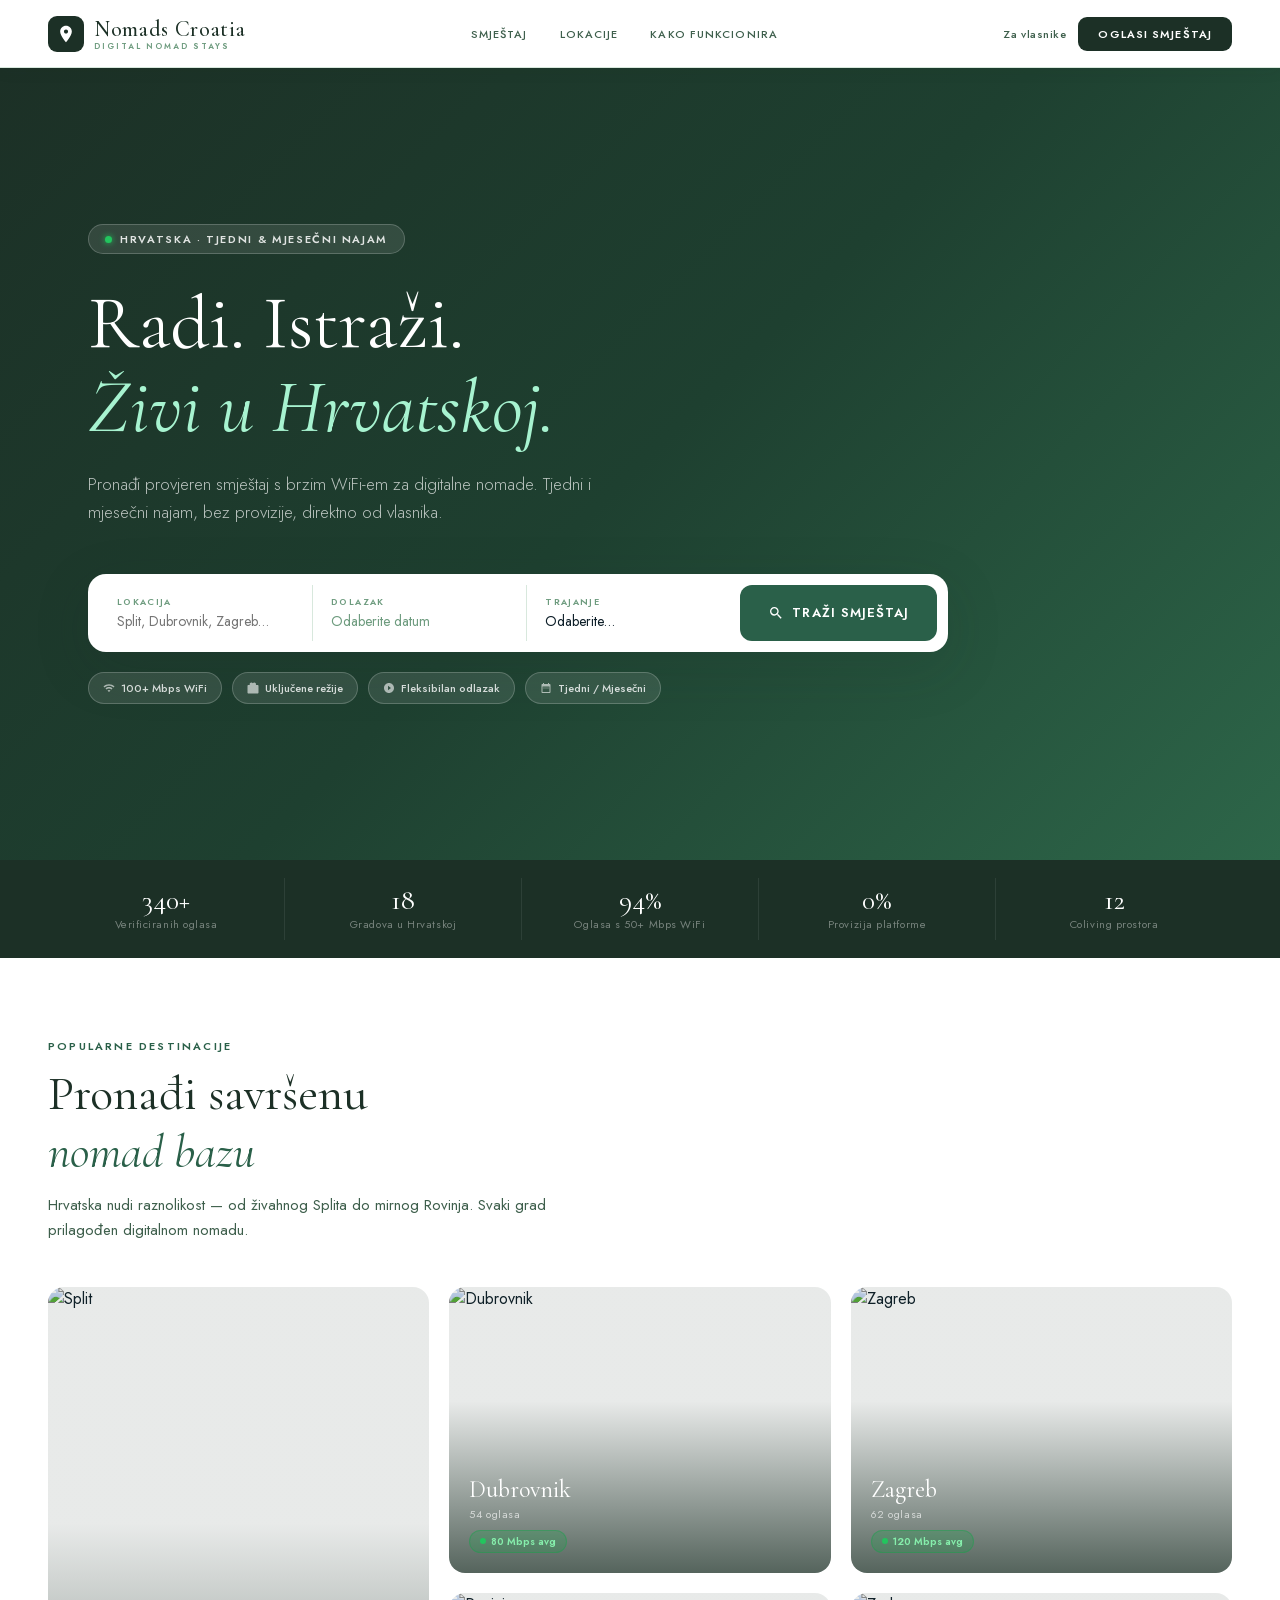
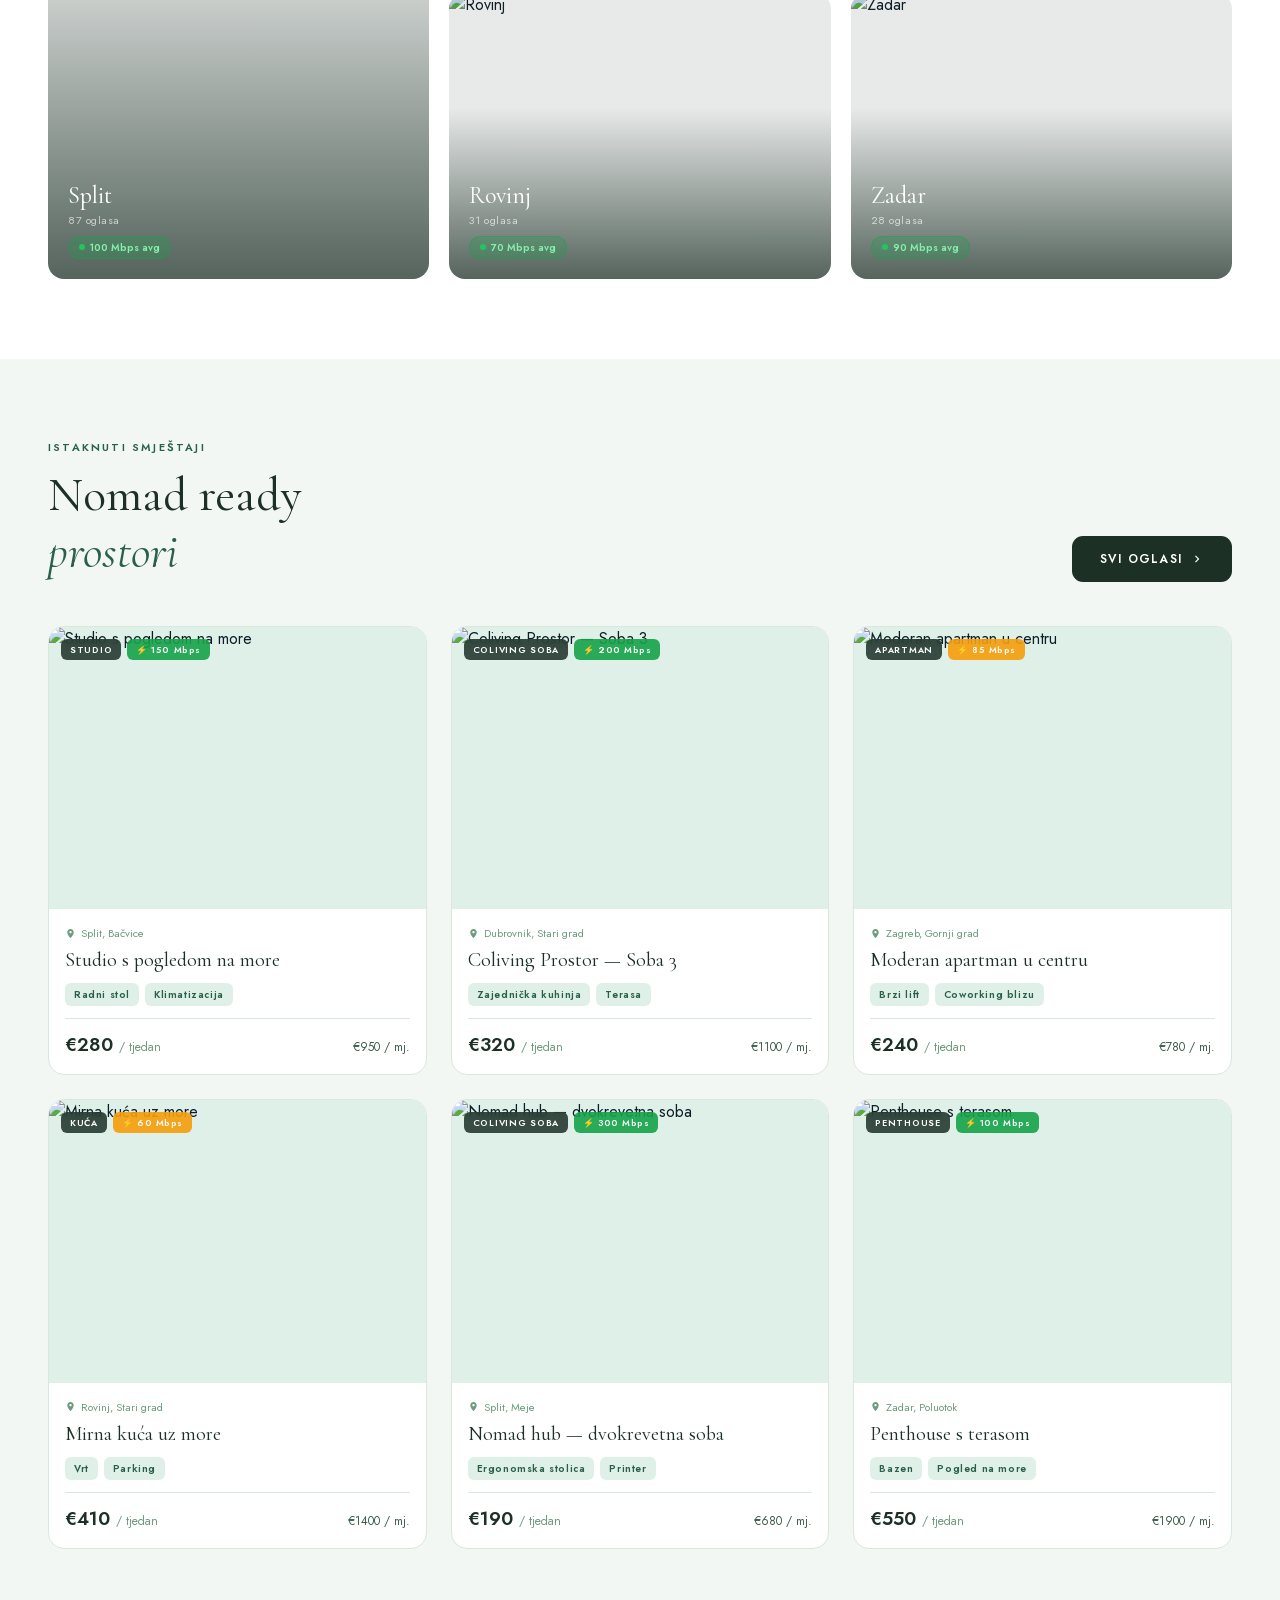
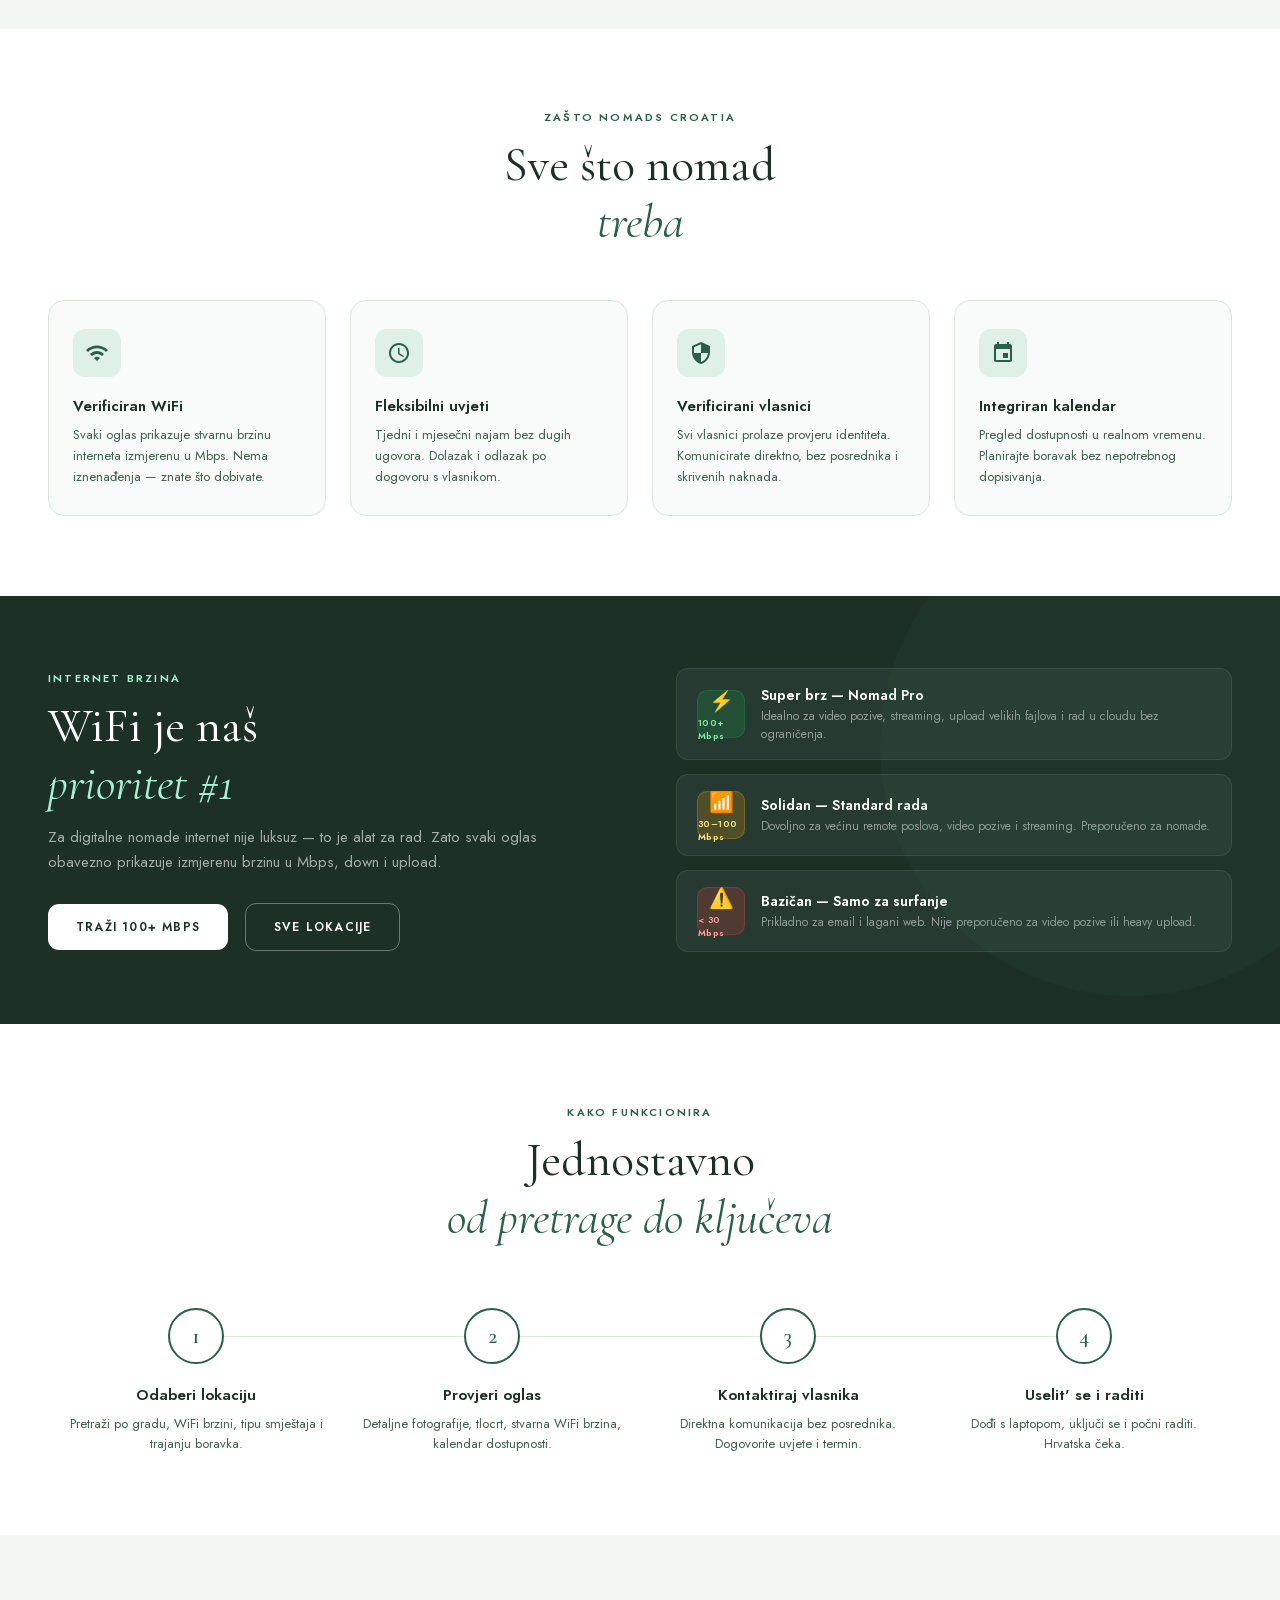
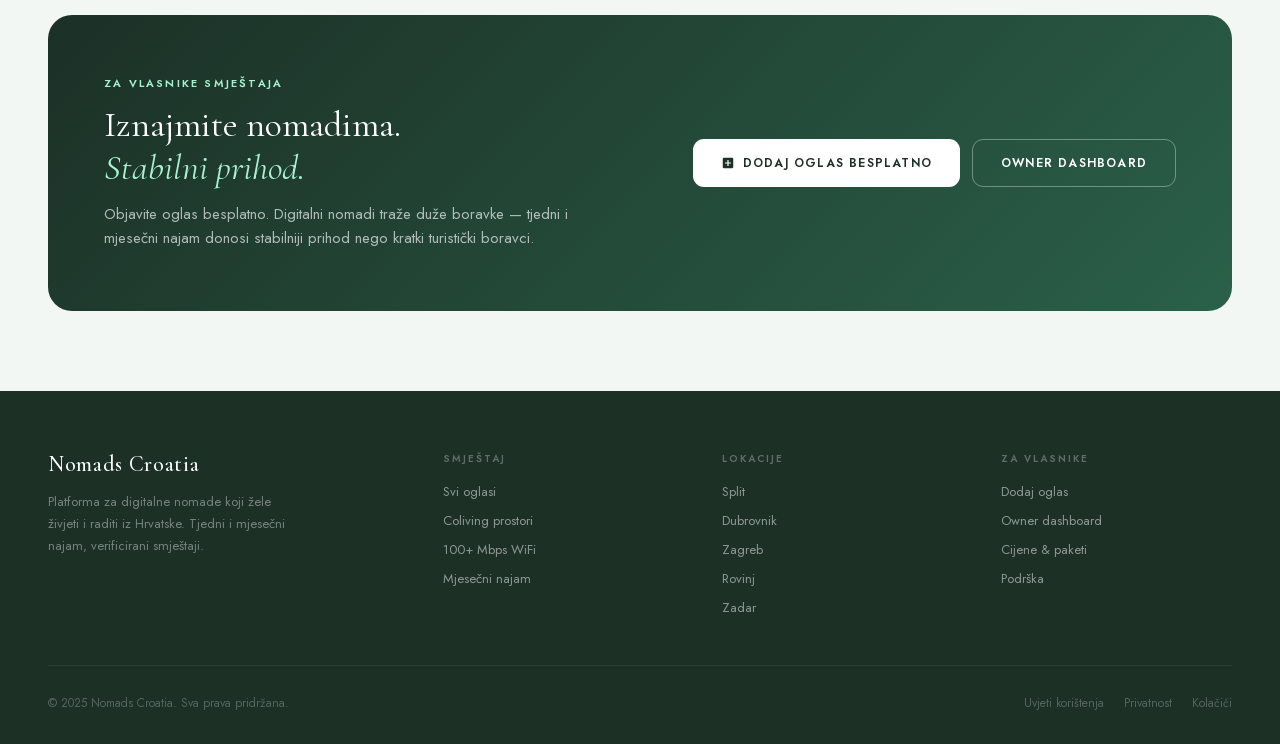
==== commit 05b9e53f: "Redesign owner dashboard (Airbnb style) + fix index.html responsive breakpoints - Owner dashboard: r" ====
--- a/index.html
+++ b/index.html
@@ -231,34 +231,84 @@
 .mob-btn-solid{background:#fff;color:var(--navy);}
 .mob-btn-ghost{background:none;border:1px solid rgba(255,255,255,0.25);color:rgba(255,255,255,0.8);}
 
-@media(max-width:1024px){
+/* Tablet landscape / small desktop: 900–1200px */
+@media(max-width:1100px){
+  .nav{padding:0 28px;}
+  .listings-grid{grid-template-columns:repeat(2,1fr);}
+  .locations-grid{grid-template-columns:repeat(2,1fr);gap:14px;}
+  .loc-card.large{grid-row:auto;}
   .features-grid{grid-template-columns:repeat(2,1fr);}
   .footer-top{grid-template-columns:1fr 1fr;}
+  .wifi-inner{gap:48px;}
 }
-@media(max-width:768px){
+
+/* Tablet portrait: 600–900px */
+@media(max-width:860px){
   .nav{padding:0 20px;}
-  .nav-links,.nav-owner{display:none;}
+  .nav-links{display:none;}
+  .nav-owner{display:none;}
   .nav-cta{display:none;}
   .ham{display:flex;}
-  .hero-content{padding:60px 20px;}
+  .hero-content{padding:64px 24px;}
   .search-box{flex-direction:column;gap:2px;padding:8px;}
   .search-field{border-right:none;border-bottom:1px solid var(--border);padding:12px 14px;}
   .search-field:last-of-type{border-bottom:none;}
-  .stats-bar{padding:16px 20px;}
-  .stats-bar-inner{gap:0;}
-  .stat-item{padding:6px 12px;}
-  .stat-num{font-size:22px;}
-  .sec{padding:56px 20px;}
-  .locations-grid{grid-template-columns:1fr 1fr;gap:12px;}
+  .stats-bar{padding:14px 20px;}
+  .stats-bar-inner{flex-wrap:wrap;justify-content:center;}
+  .stat-item{flex:0 0 33.33%;border-right:none;padding:8px 12px;}
+  .sec{padding:56px 24px;}
+  .wifi-inner{grid-template-columns:1fr;gap:36px;}
+  .cta-banner{flex-direction:column;padding:40px 32px;}
+  .cta-actions{flex-direction:row;flex-wrap:wrap;}
+  .how-steps{grid-template-columns:1fr 1fr;gap:28px;}
+  .how-steps::before{display:none;}
+  .footer-top{grid-template-columns:1fr 1fr;}
+}
+
+/* Mobile: ≤ 480px — pokriva S24 (360px) i iPhone (390px) */
+@media(max-width:480px){
+  .nav{padding:0 16px;height:60px;}
+  .nav-logo-text{font-size:18px;}
+  .nav-logo-sub{display:none;}
+  .hero-content{padding:48px 16px 40px;}
+  .hero-title{font-size:36px;}
+  .hero-sub{font-size:15px;}
+  .search-box{border-radius:14px;padding:6px;}
+  .search-field{padding:10px 12px;}
+  .search-field-val,.search-field input,#durSelect{font-size:14px;}
+  .search-tags{gap:8px;margin-top:16px;}
+  .search-tag{font-size:10px;padding:6px 12px;}
+  .stats-bar{padding:12px 16px;}
+  .stats-bar-inner{justify-content:center;}
+  .stat-item{flex:0 0 33.33%;padding:6px 4px;}
+  .stat-num{font-size:20px;}
+  .stat-lbl{font-size:9px;}
+  .sec{padding:44px 16px;}
+  .sec-title{font-size:30px;}
+  .locations-grid{grid-template-columns:1fr 1fr;gap:8px;}
   .loc-card.large{grid-row:auto;}
-  .listings-grid{grid-template-columns:1fr;}
-  .features-grid{grid-template-columns:1fr;}
-  .wifi-inner{grid-template-columns:1fr;gap:40px;}
-  .how-steps{grid-template-columns:1fr 1fr;gap:32px;}
+  .loc-name{font-size:18px;}
+  .listings-grid{grid-template-columns:1fr;gap:16px;}
+  .listing-card-title{font-size:18px;}
+  .features-grid{grid-template-columns:1fr;gap:12px;}
+  .wifi-inner{grid-template-columns:1fr;gap:32px;padding:0 16px;}
+  .wifi-section{padding:56px 16px;}
+  .wifi-tier{padding:12px 14px;gap:12px;}
+  .wifi-tier-badge{width:40px;height:40px;}
+  .how-steps{grid-template-columns:1fr 1fr;gap:20px;}
   .how-steps::before{display:none;}
-  .cta-banner{flex-direction:column;padding:40px 28px;}
+  .how-num{width:44px;height:44px;font-size:18px;}
+  .cta-banner{padding:28px 20px;border-radius:16px;}
+  .cta-text .sec-title{font-size:26px;}
   .cta-actions{flex-direction:column;width:100%;}
-  .footer-top{grid-template-columns:1fr;gap:32px;}
+  .cta-actions .btn{width:100%;justify-content:center;}
+  .footer{padding:44px 16px 24px;}
+  .footer-top{grid-template-columns:1fr;gap:28px;}
+  .footer-bottom{flex-direction:column;gap:12px;text-align:center;}
+  .footer-legal{justify-content:center;}
+  .sec-header{flex-direction:column !important;align-items:flex-start !important;gap:16px;}
+  .mob-drawer{padding:72px 28px 36px;}
+  .mob-link{font-size:26px;}
 }
 </style>
 </head>
